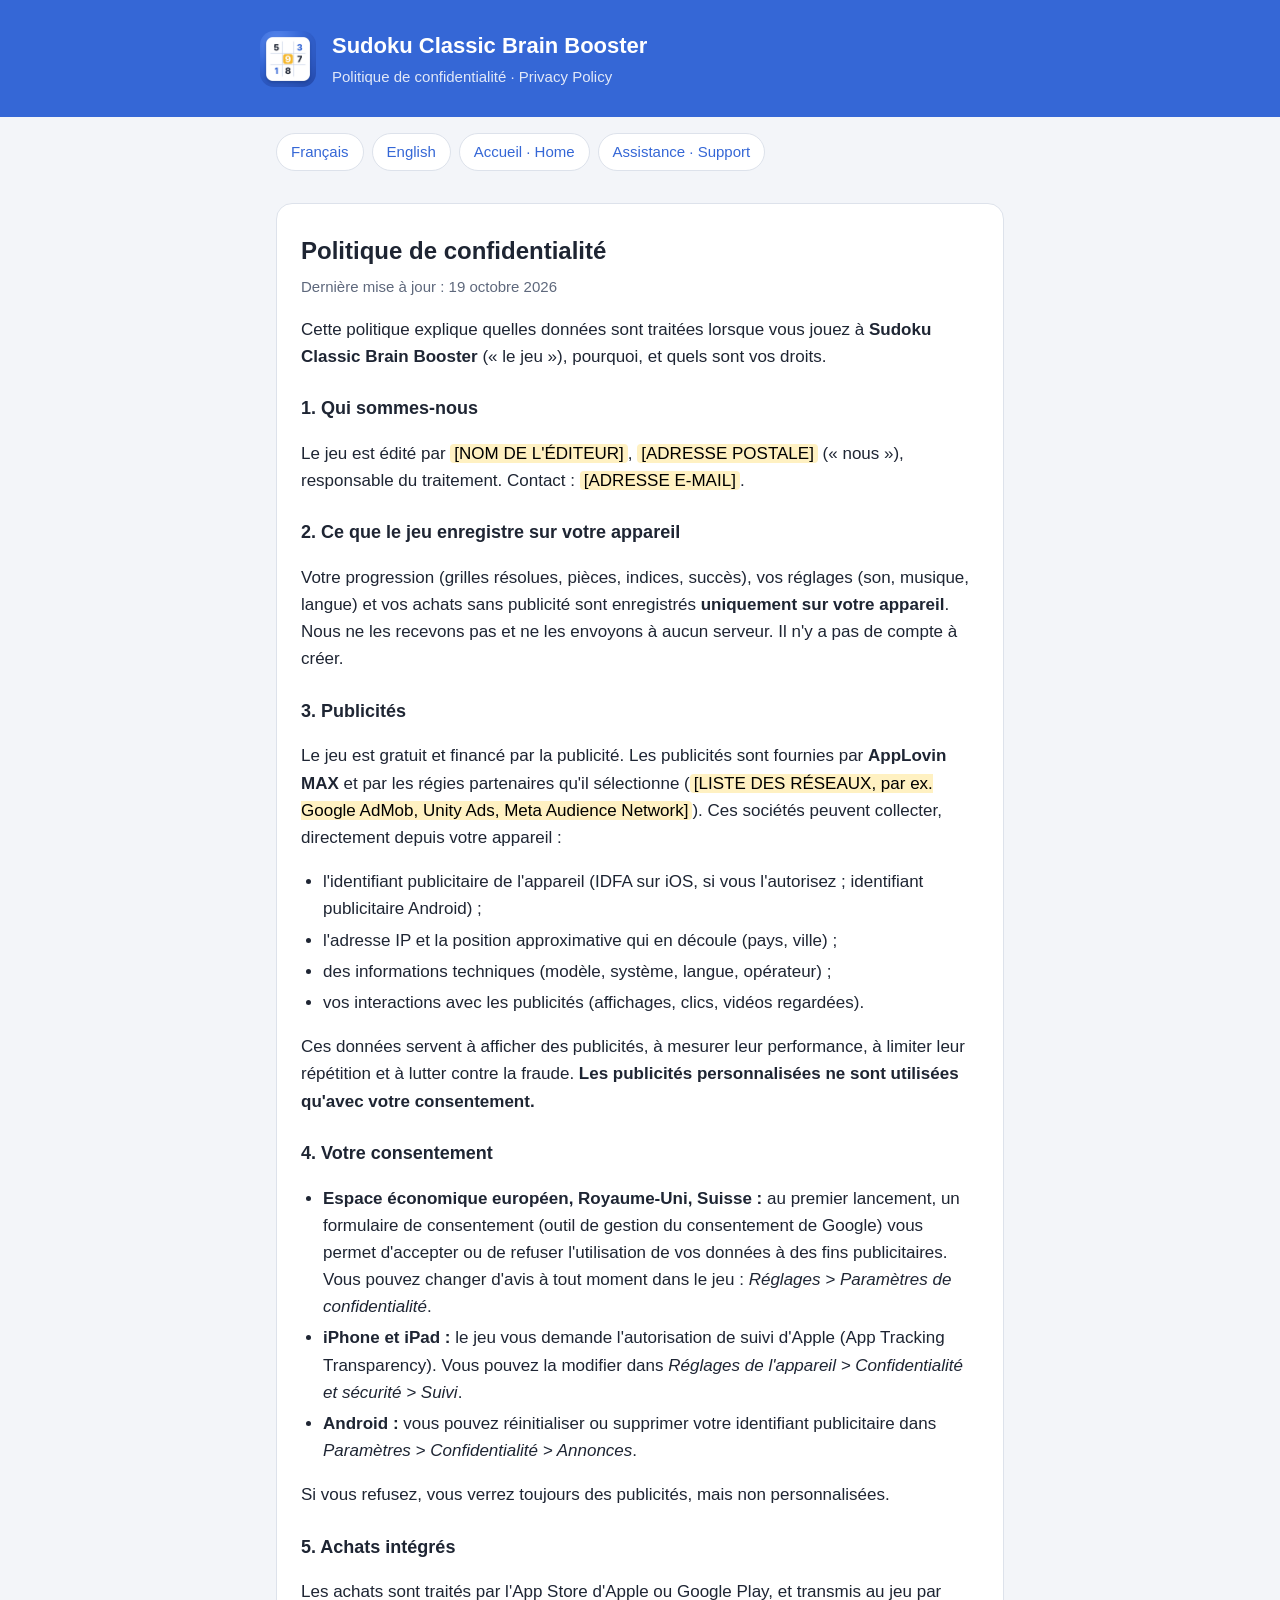
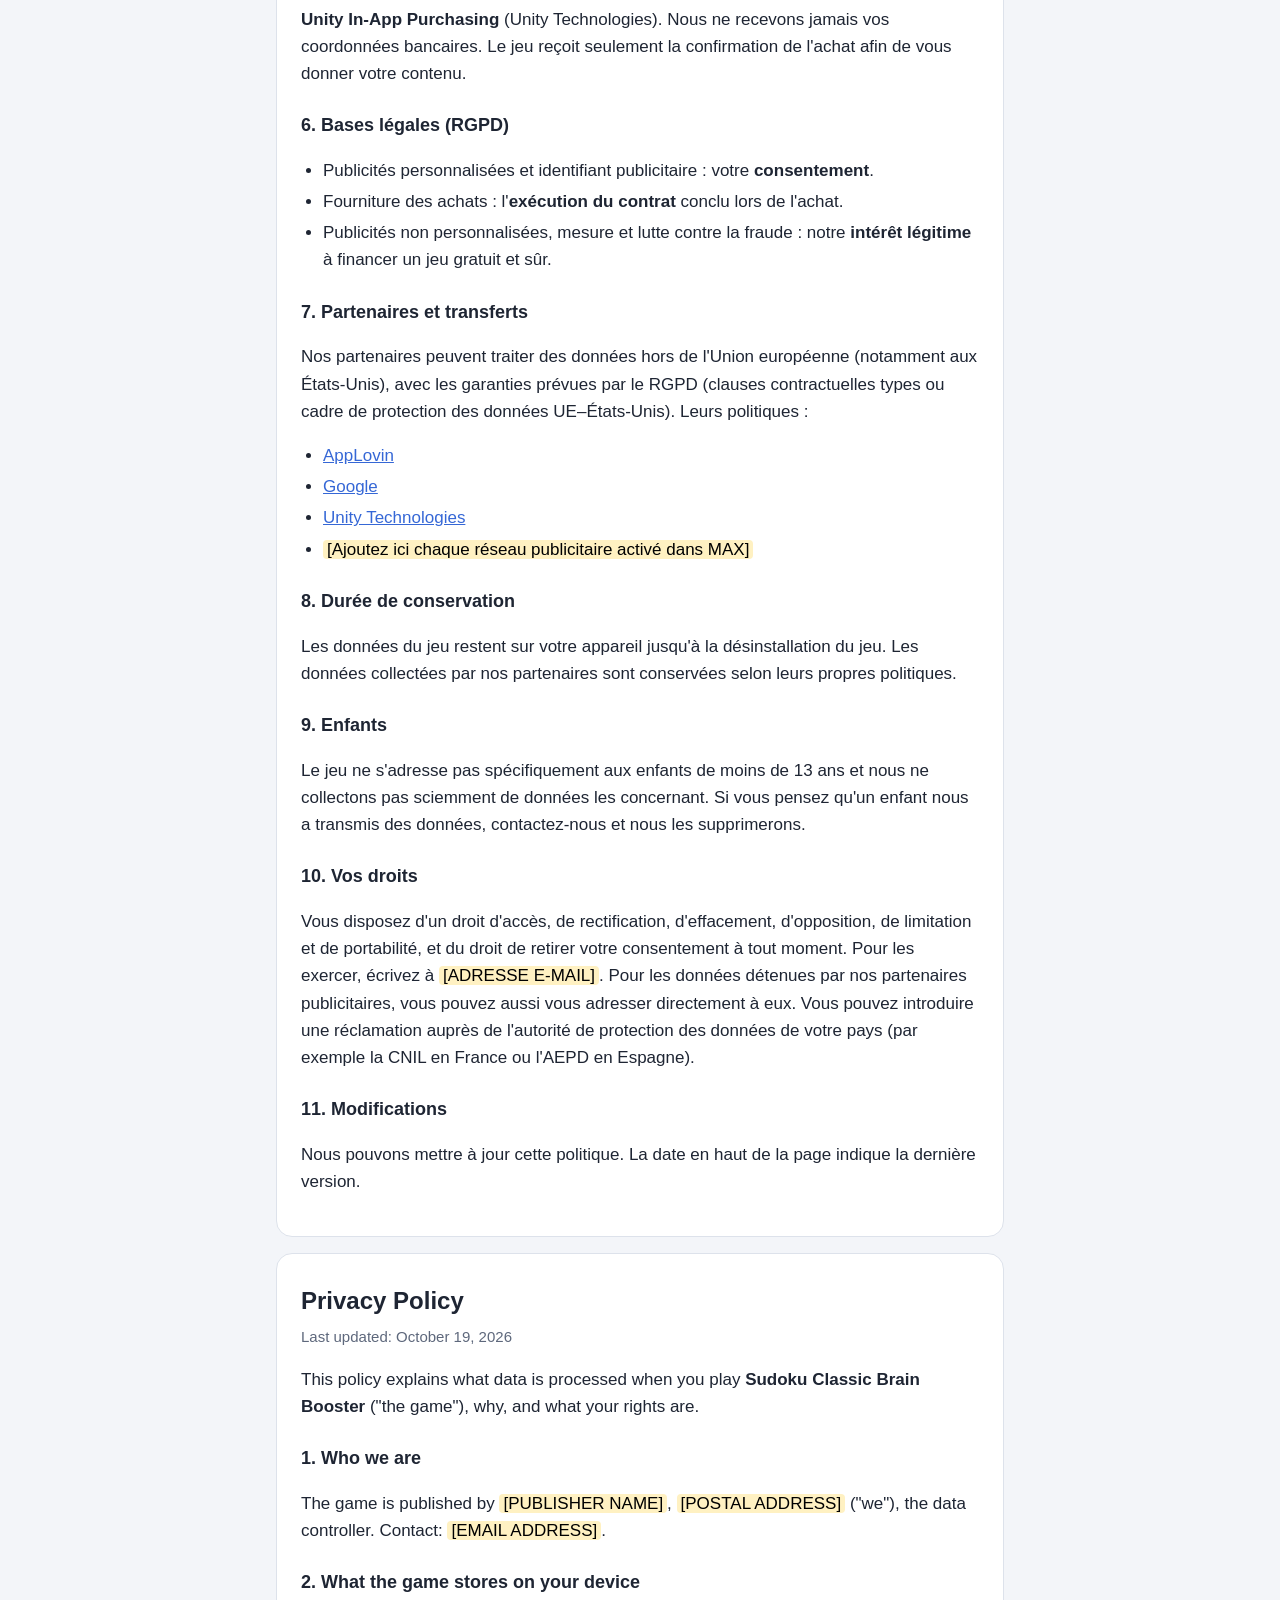
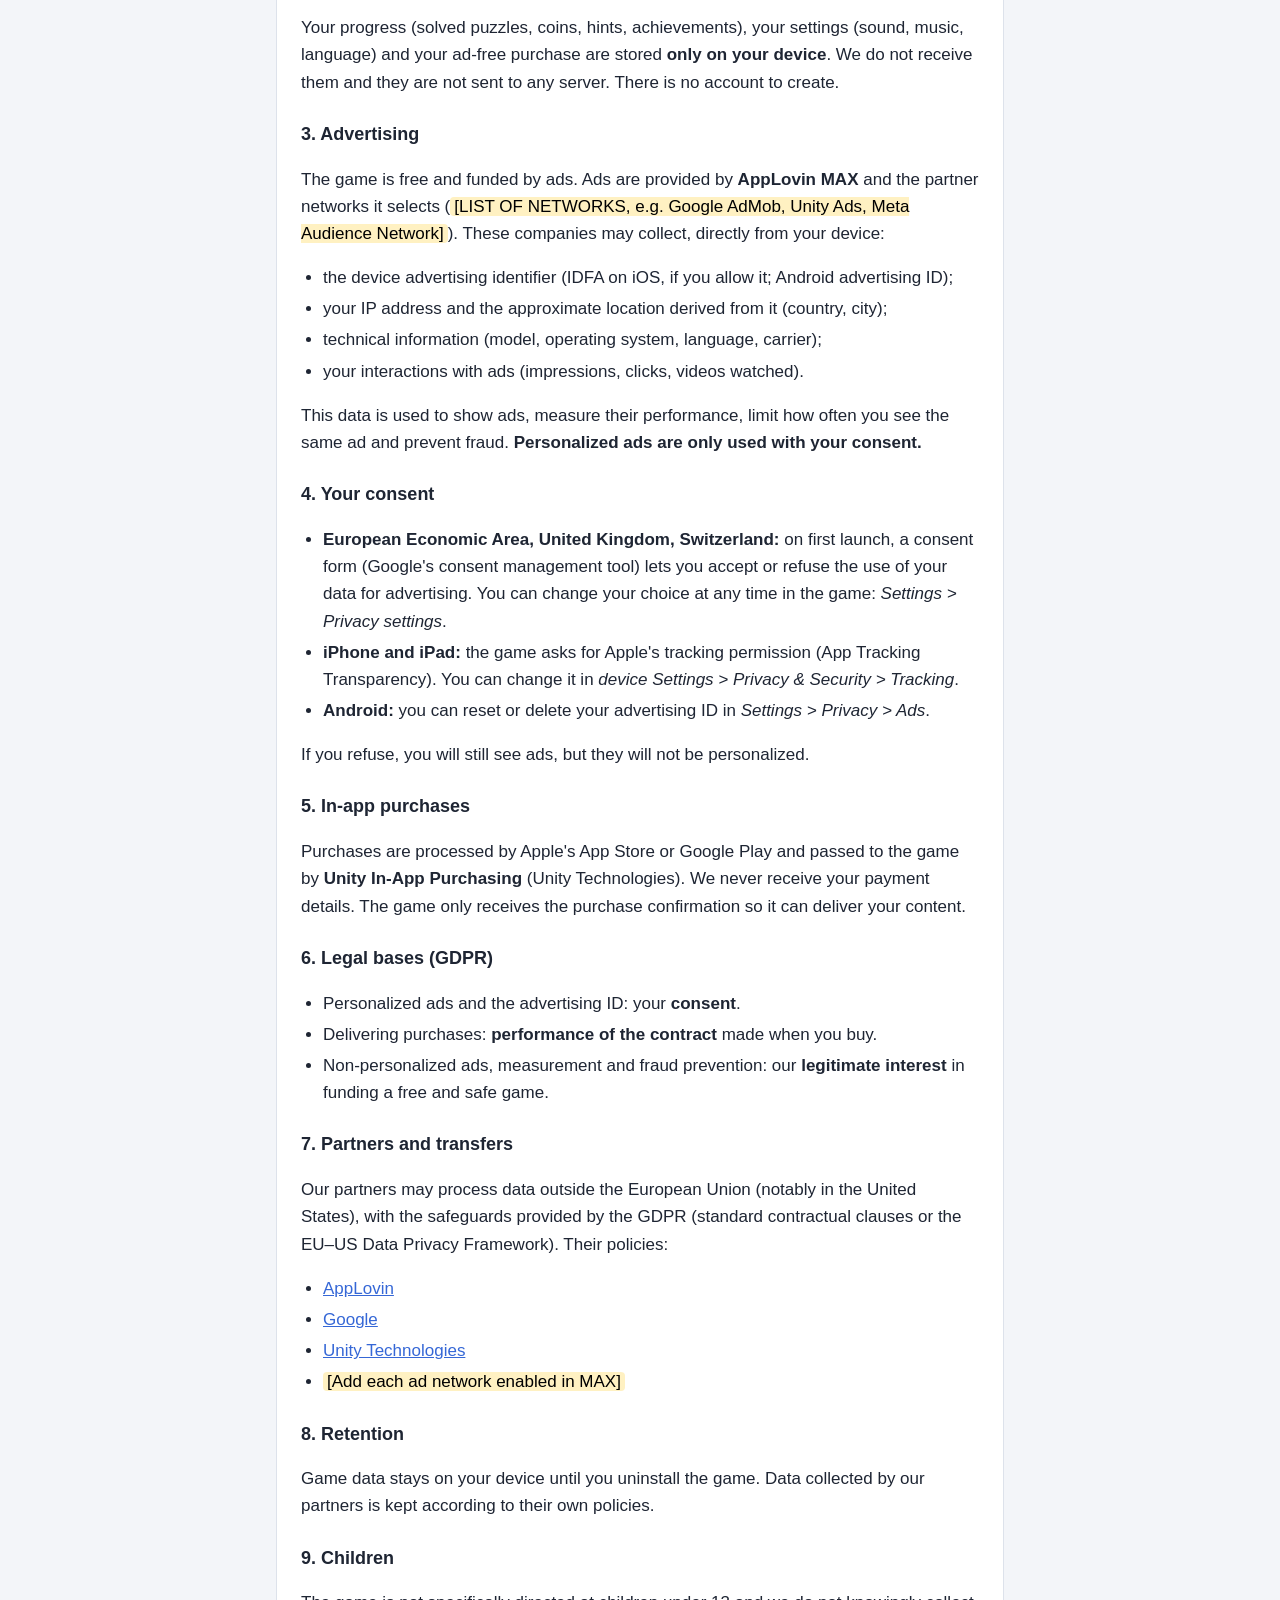
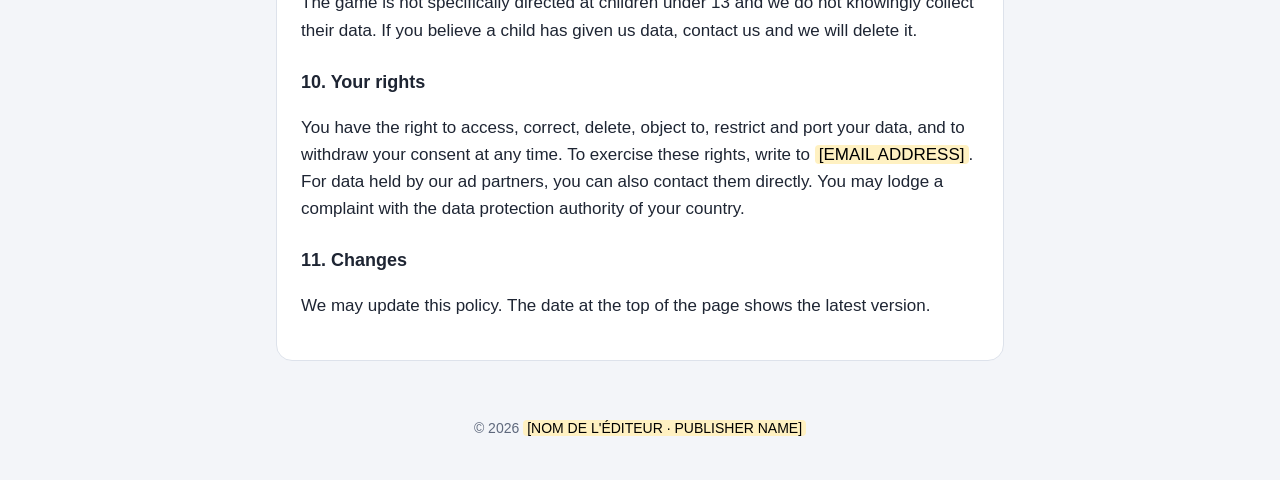
==== privacy.html @ ea152127 "Add files via upload" ====
<!doctype html>
<html lang="fr"><head><meta charset="utf-8"><meta name="viewport" content="width=device-width,initial-scale=1">
<title>Politique de confidentialité – Sudoku Classic Brain Booster</title>
<link rel="stylesheet" href="style.css"></head>
<body>
<header><div class="wrap"><img src="icon.png" alt=""><div><h1>Sudoku Classic Brain Booster</h1><p>Politique de confidentialité · Privacy Policy</p></div></div></header>
<nav><a href="#fr">Français</a><a href="#en">English</a><a href="index.html">Accueil · Home</a><a href="support.html">Assistance · Support</a></nav>
<main>

<section class="lang" id="fr" lang="fr">
<h2>Politique de confidentialité</h2>
<p class="updated">Dernière mise à jour : 19 octobre 2026</p>

<p>Cette politique explique quelles données sont traitées lorsque vous jouez à <strong>Sudoku Classic Brain Booster</strong> (« le jeu »), pourquoi, et quels sont vos droits.</p>

<h3>1. Qui sommes-nous</h3>
<p>Le jeu est édité par <mark>[NOM DE L'ÉDITEUR]</mark>, <mark>[ADRESSE POSTALE]</mark> (« nous »), responsable du traitement. Contact : <mark>[ADRESSE E-MAIL]</mark>.</p>

<h3>2. Ce que le jeu enregistre sur votre appareil</h3>
<p>Votre progression (grilles résolues, pièces, indices, succès), vos réglages (son, musique, langue) et vos achats sans publicité sont enregistrés <strong>uniquement sur votre appareil</strong>. Nous ne les recevons pas et ne les envoyons à aucun serveur. Il n'y a pas de compte à créer.</p>

<h3>3. Publicités</h3>
<p>Le jeu est gratuit et financé par la publicité. Les publicités sont fournies par <strong>AppLovin MAX</strong> et par les régies partenaires qu'il sélectionne (<mark>[LISTE DES RÉSEAUX, par ex. Google AdMob, Unity Ads, Meta Audience Network]</mark>). Ces sociétés peuvent collecter, directement depuis votre appareil :</p>
<ul>
<li>l'identifiant publicitaire de l'appareil (IDFA sur iOS, si vous l'autorisez ; identifiant publicitaire Android) ;</li>
<li>l'adresse IP et la position approximative qui en découle (pays, ville) ;</li>
<li>des informations techniques (modèle, système, langue, opérateur) ;</li>
<li>vos interactions avec les publicités (affichages, clics, vidéos regardées).</li>
</ul>
<p>Ces données servent à afficher des publicités, à mesurer leur performance, à limiter leur répétition et à lutter contre la fraude. <strong>Les publicités personnalisées ne sont utilisées qu'avec votre consentement.</strong></p>

<h3>4. Votre consentement</h3>
<ul>
<li><strong>Espace économique européen, Royaume-Uni, Suisse :</strong> au premier lancement, un formulaire de consentement (outil de gestion du consentement de Google) vous permet d'accepter ou de refuser l'utilisation de vos données à des fins publicitaires. Vous pouvez changer d'avis à tout moment dans le jeu : <em>Réglages &gt; Paramètres de confidentialité</em>.</li>
<li><strong>iPhone et iPad :</strong> le jeu vous demande l'autorisation de suivi d'Apple (App Tracking Transparency). Vous pouvez la modifier dans <em>Réglages de l'appareil &gt; Confidentialité et sécurité &gt; Suivi</em>.</li>
<li><strong>Android :</strong> vous pouvez réinitialiser ou supprimer votre identifiant publicitaire dans <em>Paramètres &gt; Confidentialité &gt; Annonces</em>.</li>
</ul>
<p>Si vous refusez, vous verrez toujours des publicités, mais non personnalisées.</p>

<h3>5. Achats intégrés</h3>
<p>Les achats sont traités par l'App Store d'Apple ou Google Play, et transmis au jeu par <strong>Unity In-App Purchasing</strong> (Unity Technologies). Nous ne recevons jamais vos coordonnées bancaires. Le jeu reçoit seulement la confirmation de l'achat afin de vous donner votre contenu.</p>

<h3>6. Bases légales (RGPD)</h3>
<ul>
<li>Publicités personnalisées et identifiant publicitaire : votre <strong>consentement</strong>.</li>
<li>Fourniture des achats : l'<strong>exécution du contrat</strong> conclu lors de l'achat.</li>
<li>Publicités non personnalisées, mesure et lutte contre la fraude : notre <strong>intérêt légitime</strong> à financer un jeu gratuit et sûr.</li>
</ul>

<h3>7. Partenaires et transferts</h3>
<p>Nos partenaires peuvent traiter des données hors de l'Union européenne (notamment aux États-Unis), avec les garanties prévues par le RGPD (clauses contractuelles types ou cadre de protection des données UE–États-Unis). Leurs politiques :</p>
<ul>
<li><a href="https://www.applovin.com/privacy/">AppLovin</a></li>
<li><a href="https://policies.google.com/privacy">Google</a></li>
<li><a href="https://unity.com/legal/privacy-policy">Unity Technologies</a></li>
<li><mark>[Ajoutez ici chaque réseau publicitaire activé dans MAX]</mark></li>
</ul>

<h3>8. Durée de conservation</h3>
<p>Les données du jeu restent sur votre appareil jusqu'à la désinstallation du jeu. Les données collectées par nos partenaires sont conservées selon leurs propres politiques.</p>

<h3>9. Enfants</h3>
<p>Le jeu ne s'adresse pas spécifiquement aux enfants de moins de 13 ans et nous ne collectons pas sciemment de données les concernant. Si vous pensez qu'un enfant nous a transmis des données, contactez-nous et nous les supprimerons.</p>

<h3>10. Vos droits</h3>
<p>Vous disposez d'un droit d'accès, de rectification, d'effacement, d'opposition, de limitation et de portabilité, et du droit de retirer votre consentement à tout moment. Pour les exercer, écrivez à <mark>[ADRESSE E-MAIL]</mark>. Pour les données détenues par nos partenaires publicitaires, vous pouvez aussi vous adresser directement à eux. Vous pouvez introduire une réclamation auprès de l'autorité de protection des données de votre pays (par exemple la CNIL en France ou l'AEPD en Espagne).</p>

<h3>11. Modifications</h3>
<p>Nous pouvons mettre à jour cette politique. La date en haut de la page indique la dernière version.</p>
</section>

<section class="lang" id="en" lang="en">
<h2>Privacy Policy</h2>
<p class="updated">Last updated: October 19, 2026</p>

<p>This policy explains what data is processed when you play <strong>Sudoku Classic Brain Booster</strong> ("the game"), why, and what your rights are.</p>

<h3>1. Who we are</h3>
<p>The game is published by <mark>[PUBLISHER NAME]</mark>, <mark>[POSTAL ADDRESS]</mark> ("we"), the data controller. Contact: <mark>[EMAIL ADDRESS]</mark>.</p>

<h3>2. What the game stores on your device</h3>
<p>Your progress (solved puzzles, coins, hints, achievements), your settings (sound, music, language) and your ad-free purchase are stored <strong>only on your device</strong>. We do not receive them and they are not sent to any server. There is no account to create.</p>

<h3>3. Advertising</h3>
<p>The game is free and funded by ads. Ads are provided by <strong>AppLovin MAX</strong> and the partner networks it selects (<mark>[LIST OF NETWORKS, e.g. Google AdMob, Unity Ads, Meta Audience Network]</mark>). These companies may collect, directly from your device:</p>
<ul>
<li>the device advertising identifier (IDFA on iOS, if you allow it; Android advertising ID);</li>
<li>your IP address and the approximate location derived from it (country, city);</li>
<li>technical information (model, operating system, language, carrier);</li>
<li>your interactions with ads (impressions, clicks, videos watched).</li>
</ul>
<p>This data is used to show ads, measure their performance, limit how often you see the same ad and prevent fraud. <strong>Personalized ads are only used with your consent.</strong></p>

<h3>4. Your consent</h3>
<ul>
<li><strong>European Economic Area, United Kingdom, Switzerland:</strong> on first launch, a consent form (Google's consent management tool) lets you accept or refuse the use of your data for advertising. You can change your choice at any time in the game: <em>Settings &gt; Privacy settings</em>.</li>
<li><strong>iPhone and iPad:</strong> the game asks for Apple's tracking permission (App Tracking Transparency). You can change it in <em>device Settings &gt; Privacy &amp; Security &gt; Tracking</em>.</li>
<li><strong>Android:</strong> you can reset or delete your advertising ID in <em>Settings &gt; Privacy &gt; Ads</em>.</li>
</ul>
<p>If you refuse, you will still see ads, but they will not be personalized.</p>

<h3>5. In-app purchases</h3>
<p>Purchases are processed by Apple's App Store or Google Play and passed to the game by <strong>Unity In-App Purchasing</strong> (Unity Technologies). We never receive your payment details. The game only receives the purchase confirmation so it can deliver your content.</p>

<h3>6. Legal bases (GDPR)</h3>
<ul>
<li>Personalized ads and the advertising ID: your <strong>consent</strong>.</li>
<li>Delivering purchases: <strong>performance of the contract</strong> made when you buy.</li>
<li>Non-personalized ads, measurement and fraud prevention: our <strong>legitimate interest</strong> in funding a free and safe game.</li>
</ul>

<h3>7. Partners and transfers</h3>
<p>Our partners may process data outside the European Union (notably in the United States), with the safeguards provided by the GDPR (standard contractual clauses or the EU–US Data Privacy Framework). Their policies:</p>
<ul>
<li><a href="https://www.applovin.com/privacy/">AppLovin</a></li>
<li><a href="https://policies.google.com/privacy">Google</a></li>
<li><a href="https://unity.com/legal/privacy-policy">Unity Technologies</a></li>
<li><mark>[Add each ad network enabled in MAX]</mark></li>
</ul>

<h3>8. Retention</h3>
<p>Game data stays on your device until you uninstall the game. Data collected by our partners is kept according to their own policies.</p>

<h3>9. Children</h3>
<p>The game is not specifically directed at children under 13 and we do not knowingly collect their data. If you believe a child has given us data, contact us and we will delete it.</p>

<h3>10. Your rights</h3>
<p>You have the right to access, correct, delete, object to, restrict and port your data, and to withdraw your consent at any time. To exercise these rights, write to <mark>[EMAIL ADDRESS]</mark>. For data held by our ad partners, you can also contact them directly. You may lodge a complaint with the data protection authority of your country.</p>

<h3>11. Changes</h3>
<p>We may update this policy. The date at the top of the page shows the latest version.</p>
</section>
</main>
<footer>© 2026 <mark>[NOM DE L'ÉDITEUR · PUBLISHER NAME]</mark></footer>
</body></html>
---- style.css ----
:root{--bg:#F3F5F9;--card:#fff;--text:#1E2533;--muted:#5E687C;--primary:#3567D6;--line:#DDE2EB;--mark:#FFF1C2}
*{box-sizing:border-box}
body{margin:0;background:var(--bg);color:var(--text);font:17px/1.6 -apple-system,BlinkMacSystemFont,"Segoe UI",Roboto,Helvetica,Arial,sans-serif}
header{background:var(--primary);color:#fff;padding:28px 16px}
header .wrap{display:flex;align-items:center;gap:16px}
header img{width:56px;height:56px;border-radius:14px}
header h1{font-size:22px;margin:0}
header p{margin:2px 0 0;opacity:.85;font-size:15px}
.wrap{max-width:760px;margin:0 auto}
nav{display:flex;gap:8px;flex-wrap:wrap;padding:16px 16px 0;max-width:760px;margin:0 auto}
nav a{color:var(--primary);background:#fff;border:1px solid var(--line);border-radius:999px;padding:6px 14px;text-decoration:none;font-size:15px}
main{max-width:760px;margin:0 auto;padding:16px}
section.lang{background:var(--card);border-radius:16px;padding:8px 24px 24px;margin:16px 0;border:1px solid var(--line)}
h2{font-size:24px;margin:20px 0 4px}
h3{font-size:18px;margin:24px 0 6px}
.updated{color:var(--muted);font-size:15px;margin:0 0 12px}
ul{padding-left:22px}
li{margin:4px 0}
a{color:var(--primary)}
mark{background:var(--mark);padding:0 4px;border-radius:4px}
table{border-collapse:collapse;width:100%;font-size:15px;margin:8px 0}
th,td{text-align:left;border-bottom:1px solid var(--line);padding:8px 6px;vertical-align:top}
th{color:var(--muted);font-weight:600}
.cards{display:grid;gap:12px;margin:16px 0}
.cards a{display:block;background:#fff;border:1px solid var(--line);border-radius:14px;padding:16px 18px;text-decoration:none;color:var(--text)}
.cards a strong{display:block;color:var(--primary)}
footer{text-align:center;color:var(--muted);font-size:14px;padding:24px 16px 40px}
@media (max-width:520px){section.lang{padding:4px 16px 18px}body{font-size:16px}}
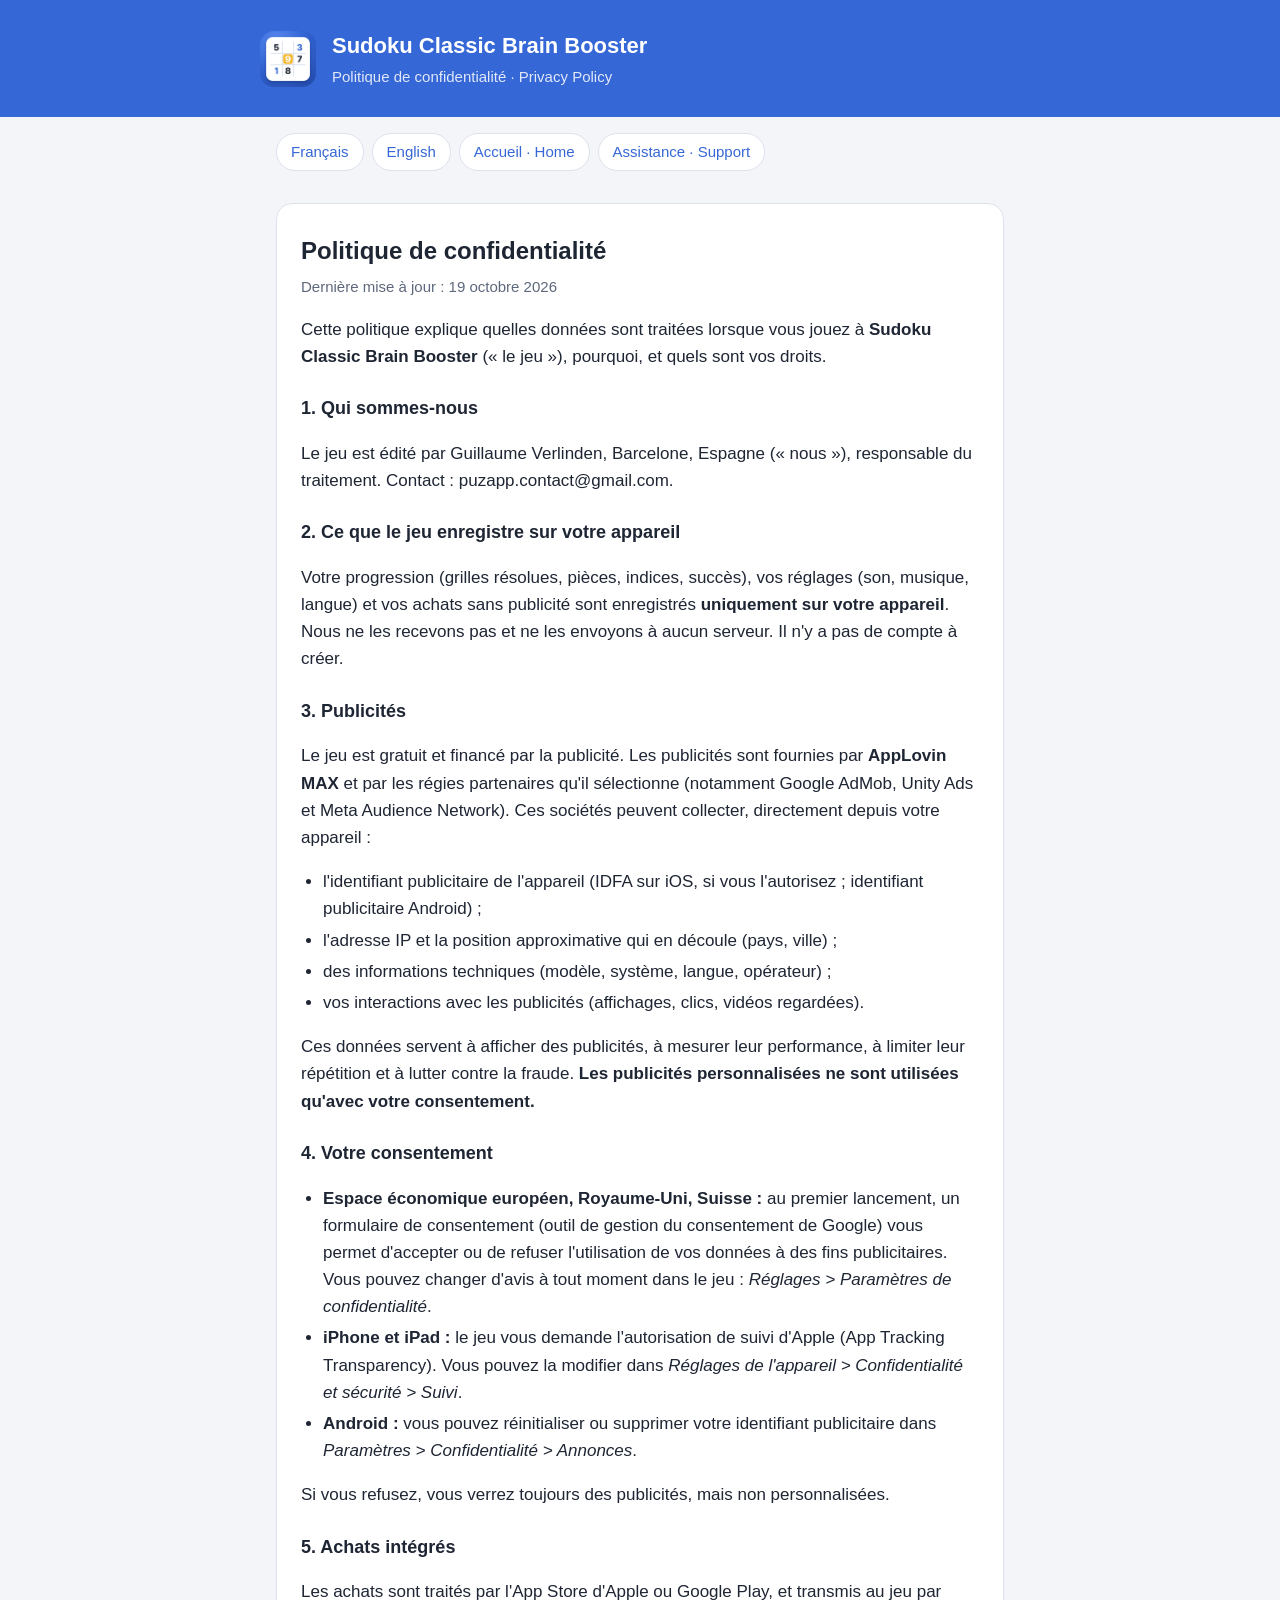
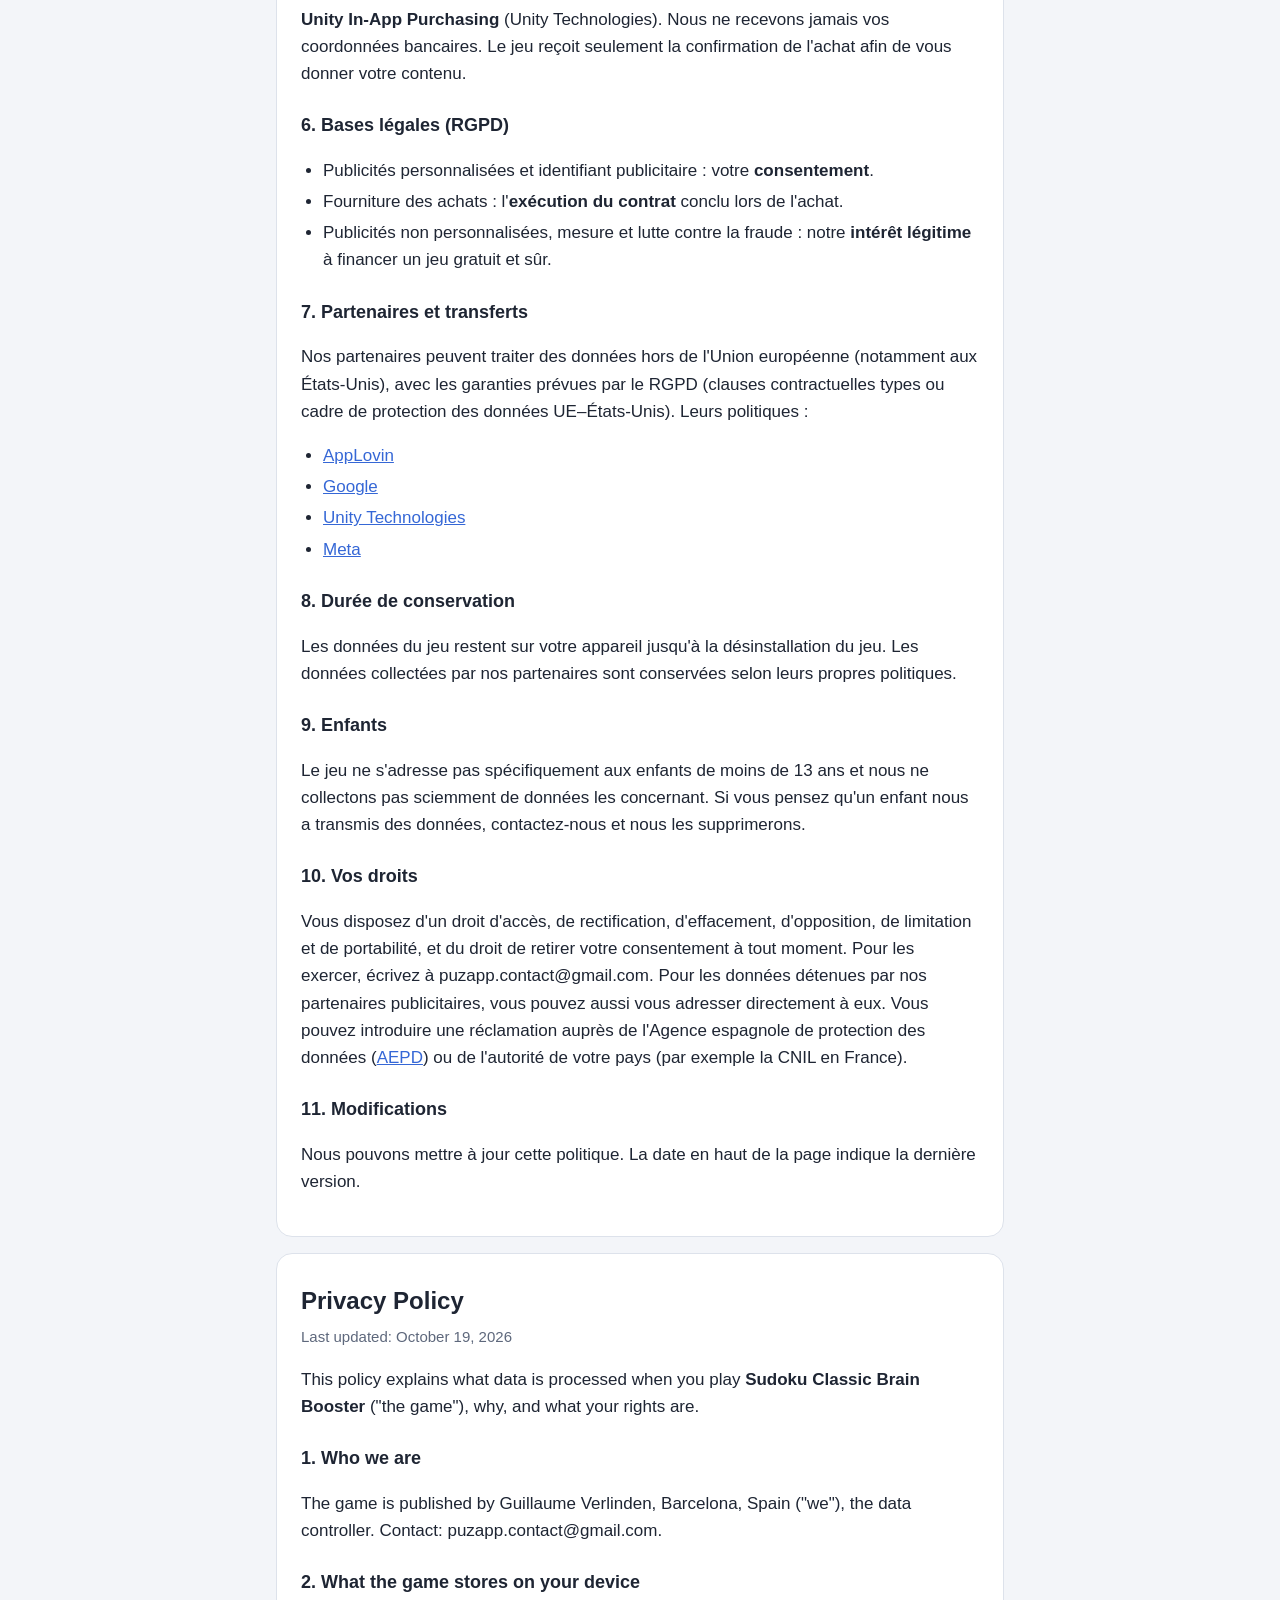
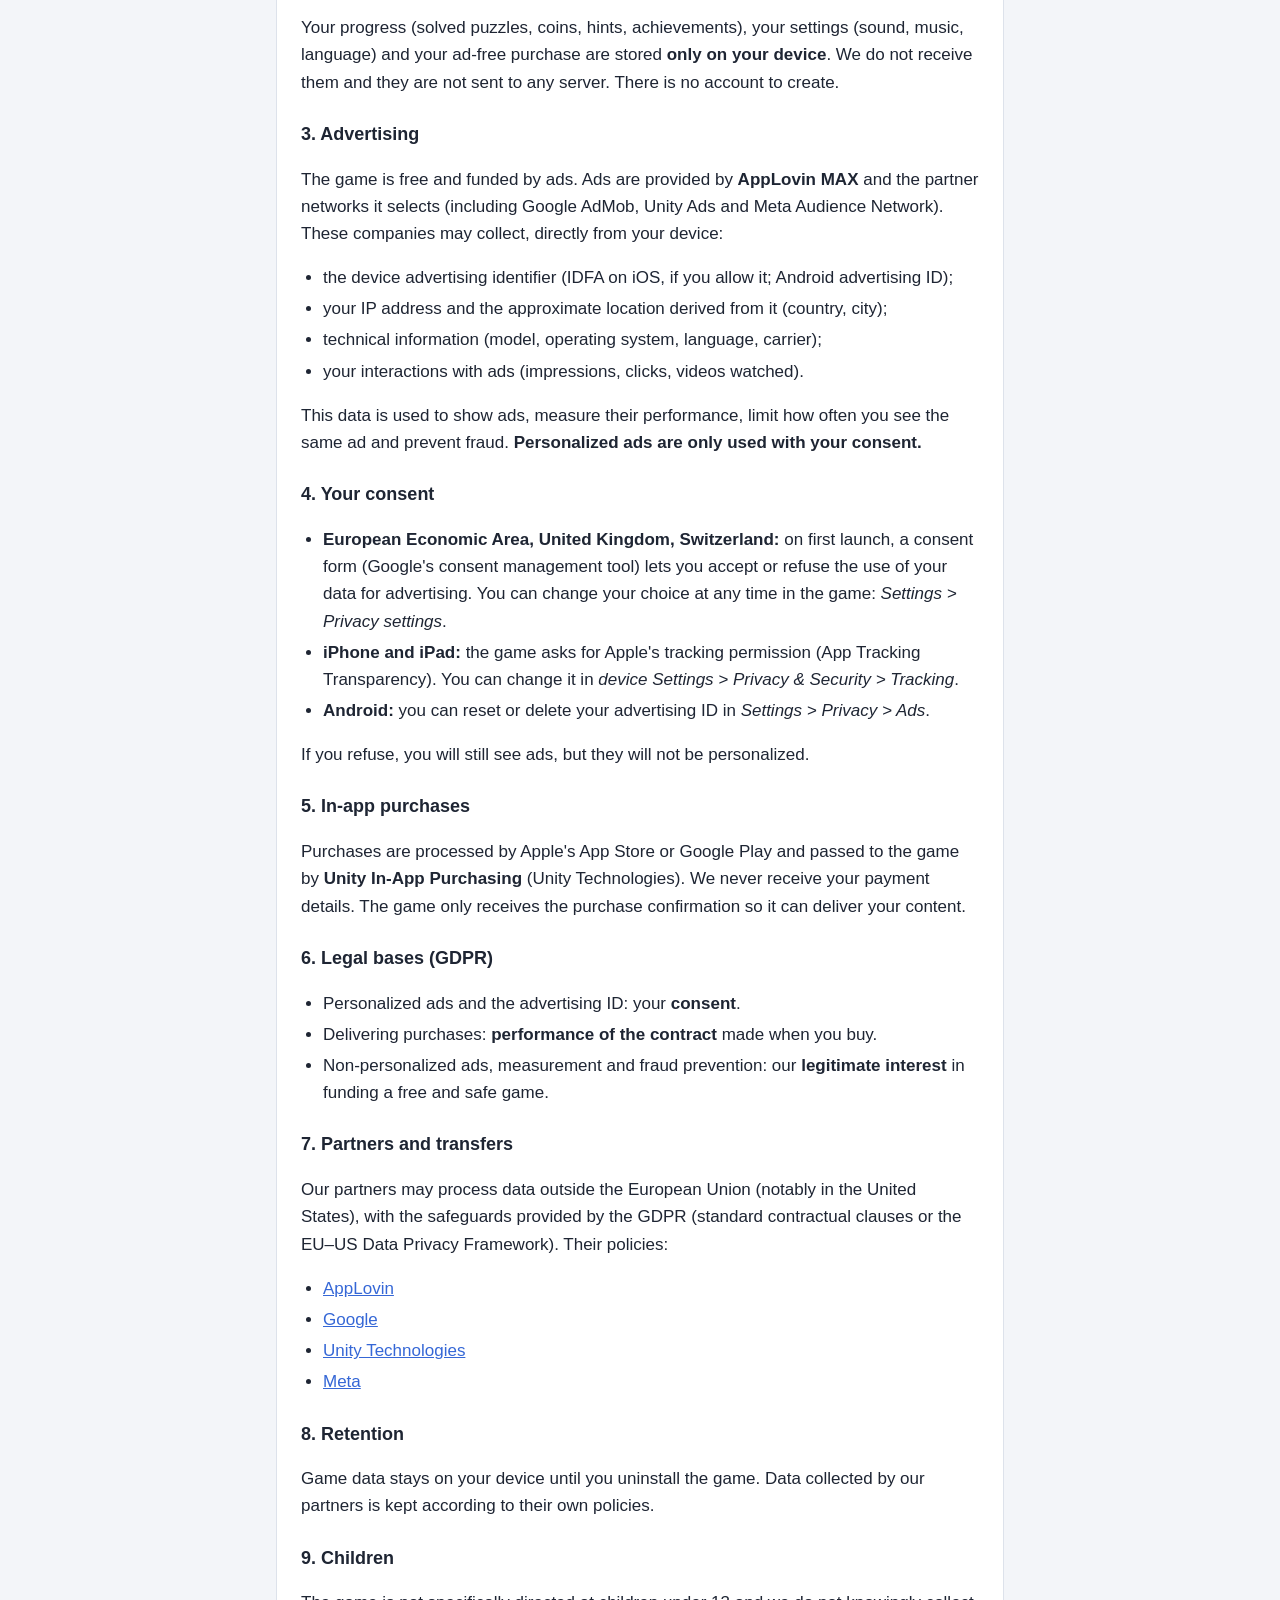
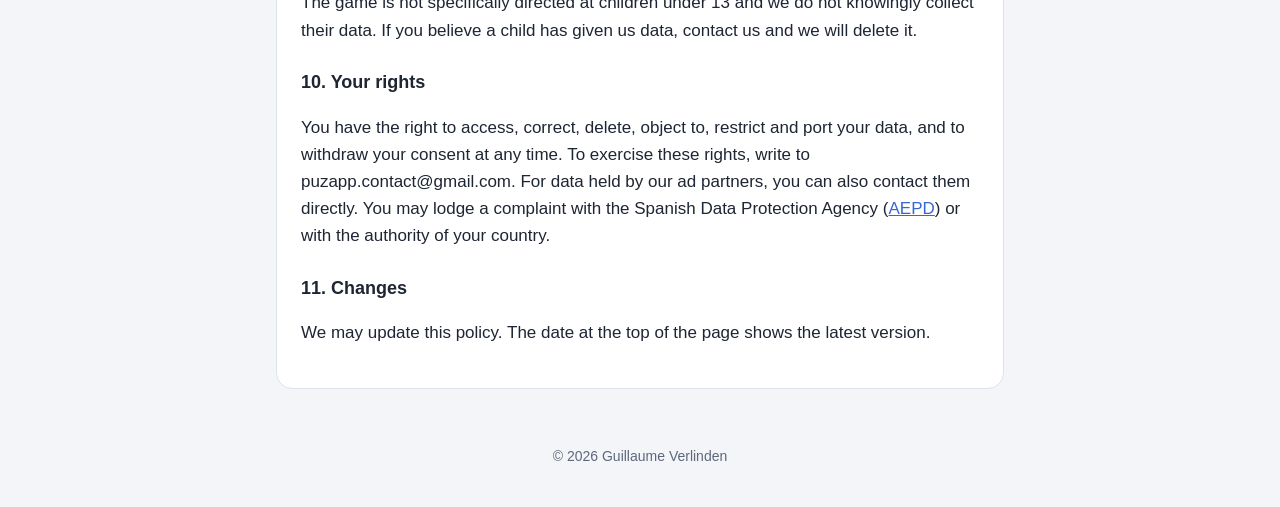
==== commit 3153454b: "Add files via upload" ====
--- a/privacy.html
+++ b/privacy.html
@@ -14,13 +14,13 @@
 <p>Cette politique explique quelles données sont traitées lorsque vous jouez à <strong>Sudoku Classic Brain Booster</strong> (« le jeu »), pourquoi, et quels sont vos droits.</p>
 
 <h3>1. Qui sommes-nous</h3>
-<p>Le jeu est édité par <mark>[NOM DE L'ÉDITEUR]</mark>, <mark>[ADRESSE POSTALE]</mark> (« nous »), responsable du traitement. Contact : <mark>[ADRESSE E-MAIL]</mark>.</p>
+<p>Le jeu est édité par Guillaume Verlinden, Barcelone, Espagne (« nous »), responsable du traitement. Contact : puzapp.contact@gmail.com.</p>
 
 <h3>2. Ce que le jeu enregistre sur votre appareil</h3>
 <p>Votre progression (grilles résolues, pièces, indices, succès), vos réglages (son, musique, langue) et vos achats sans publicité sont enregistrés <strong>uniquement sur votre appareil</strong>. Nous ne les recevons pas et ne les envoyons à aucun serveur. Il n'y a pas de compte à créer.</p>
 
 <h3>3. Publicités</h3>
-<p>Le jeu est gratuit et financé par la publicité. Les publicités sont fournies par <strong>AppLovin MAX</strong> et par les régies partenaires qu'il sélectionne (<mark>[LISTE DES RÉSEAUX, par ex. Google AdMob, Unity Ads, Meta Audience Network]</mark>). Ces sociétés peuvent collecter, directement depuis votre appareil :</p>
+<p>Le jeu est gratuit et financé par la publicité. Les publicités sont fournies par <strong>AppLovin MAX</strong> et par les régies partenaires qu'il sélectionne (notamment Google AdMob, Unity Ads et Meta Audience Network). Ces sociétés peuvent collecter, directement depuis votre appareil :</p>
 <ul>
 <li>l'identifiant publicitaire de l'appareil (IDFA sur iOS, si vous l'autorisez ; identifiant publicitaire Android) ;</li>
 <li>l'adresse IP et la position approximative qui en découle (pays, ville) ;</li>
@@ -53,7 +53,7 @@
 <li><a href="https://www.applovin.com/privacy/">AppLovin</a></li>
 <li><a href="https://policies.google.com/privacy">Google</a></li>
 <li><a href="https://unity.com/legal/privacy-policy">Unity Technologies</a></li>
-<li><mark>[Ajoutez ici chaque réseau publicitaire activé dans MAX]</mark></li>
+<li><a href="https://www.facebook.com/privacy/policy/">Meta</a></li>
 </ul>
 
 <h3>8. Durée de conservation</h3>
@@ -63,7 +63,7 @@
 <p>Le jeu ne s'adresse pas spécifiquement aux enfants de moins de 13 ans et nous ne collectons pas sciemment de données les concernant. Si vous pensez qu'un enfant nous a transmis des données, contactez-nous et nous les supprimerons.</p>
 
 <h3>10. Vos droits</h3>
-<p>Vous disposez d'un droit d'accès, de rectification, d'effacement, d'opposition, de limitation et de portabilité, et du droit de retirer votre consentement à tout moment. Pour les exercer, écrivez à <mark>[ADRESSE E-MAIL]</mark>. Pour les données détenues par nos partenaires publicitaires, vous pouvez aussi vous adresser directement à eux. Vous pouvez introduire une réclamation auprès de l'autorité de protection des données de votre pays (par exemple la CNIL en France ou l'AEPD en Espagne).</p>
+<p>Vous disposez d'un droit d'accès, de rectification, d'effacement, d'opposition, de limitation et de portabilité, et du droit de retirer votre consentement à tout moment. Pour les exercer, écrivez à puzapp.contact@gmail.com. Pour les données détenues par nos partenaires publicitaires, vous pouvez aussi vous adresser directement à eux. Vous pouvez introduire une réclamation auprès de l'Agence espagnole de protection des données (<a href="https://www.aepd.es">AEPD</a>) ou de l'autorité de votre pays (par exemple la CNIL en France).</p>
 
 <h3>11. Modifications</h3>
 <p>Nous pouvons mettre à jour cette politique. La date en haut de la page indique la dernière version.</p>
@@ -76,13 +76,13 @@
 <p>This policy explains what data is processed when you play <strong>Sudoku Classic Brain Booster</strong> ("the game"), why, and what your rights are.</p>
 
 <h3>1. Who we are</h3>
-<p>The game is published by <mark>[PUBLISHER NAME]</mark>, <mark>[POSTAL ADDRESS]</mark> ("we"), the data controller. Contact: <mark>[EMAIL ADDRESS]</mark>.</p>
+<p>The game is published by Guillaume Verlinden, Barcelona, Spain ("we"), the data controller. Contact: puzapp.contact@gmail.com.</p>
 
 <h3>2. What the game stores on your device</h3>
 <p>Your progress (solved puzzles, coins, hints, achievements), your settings (sound, music, language) and your ad-free purchase are stored <strong>only on your device</strong>. We do not receive them and they are not sent to any server. There is no account to create.</p>
 
 <h3>3. Advertising</h3>
-<p>The game is free and funded by ads. Ads are provided by <strong>AppLovin MAX</strong> and the partner networks it selects (<mark>[LIST OF NETWORKS, e.g. Google AdMob, Unity Ads, Meta Audience Network]</mark>). These companies may collect, directly from your device:</p>
+<p>The game is free and funded by ads. Ads are provided by <strong>AppLovin MAX</strong> and the partner networks it selects (including Google AdMob, Unity Ads and Meta Audience Network). These companies may collect, directly from your device:</p>
 <ul>
 <li>the device advertising identifier (IDFA on iOS, if you allow it; Android advertising ID);</li>
 <li>your IP address and the approximate location derived from it (country, city);</li>
@@ -115,7 +115,7 @@
 <li><a href="https://www.applovin.com/privacy/">AppLovin</a></li>
 <li><a href="https://policies.google.com/privacy">Google</a></li>
 <li><a href="https://unity.com/legal/privacy-policy">Unity Technologies</a></li>
-<li><mark>[Add each ad network enabled in MAX]</mark></li>
+<li><a href="https://www.facebook.com/privacy/policy/">Meta</a></li>
 </ul>
 
 <h3>8. Retention</h3>
@@ -125,11 +125,11 @@
 <p>The game is not specifically directed at children under 13 and we do not knowingly collect their data. If you believe a child has given us data, contact us and we will delete it.</p>
 
 <h3>10. Your rights</h3>
-<p>You have the right to access, correct, delete, object to, restrict and port your data, and to withdraw your consent at any time. To exercise these rights, write to <mark>[EMAIL ADDRESS]</mark>. For data held by our ad partners, you can also contact them directly. You may lodge a complaint with the data protection authority of your country.</p>
+<p>You have the right to access, correct, delete, object to, restrict and port your data, and to withdraw your consent at any time. To exercise these rights, write to puzapp.contact@gmail.com. For data held by our ad partners, you can also contact them directly. You may lodge a complaint with the Spanish Data Protection Agency (<a href="https://www.aepd.es">AEPD</a>) or with the authority of your country.</p>
 
 <h3>11. Changes</h3>
 <p>We may update this policy. The date at the top of the page shows the latest version.</p>
 </section>
 </main>
-<footer>© 2026 <mark>[NOM DE L'ÉDITEUR · PUBLISHER NAME]</mark></footer>
+<footer>© 2026 Guillaume Verlinden</footer>
 </body></html>
